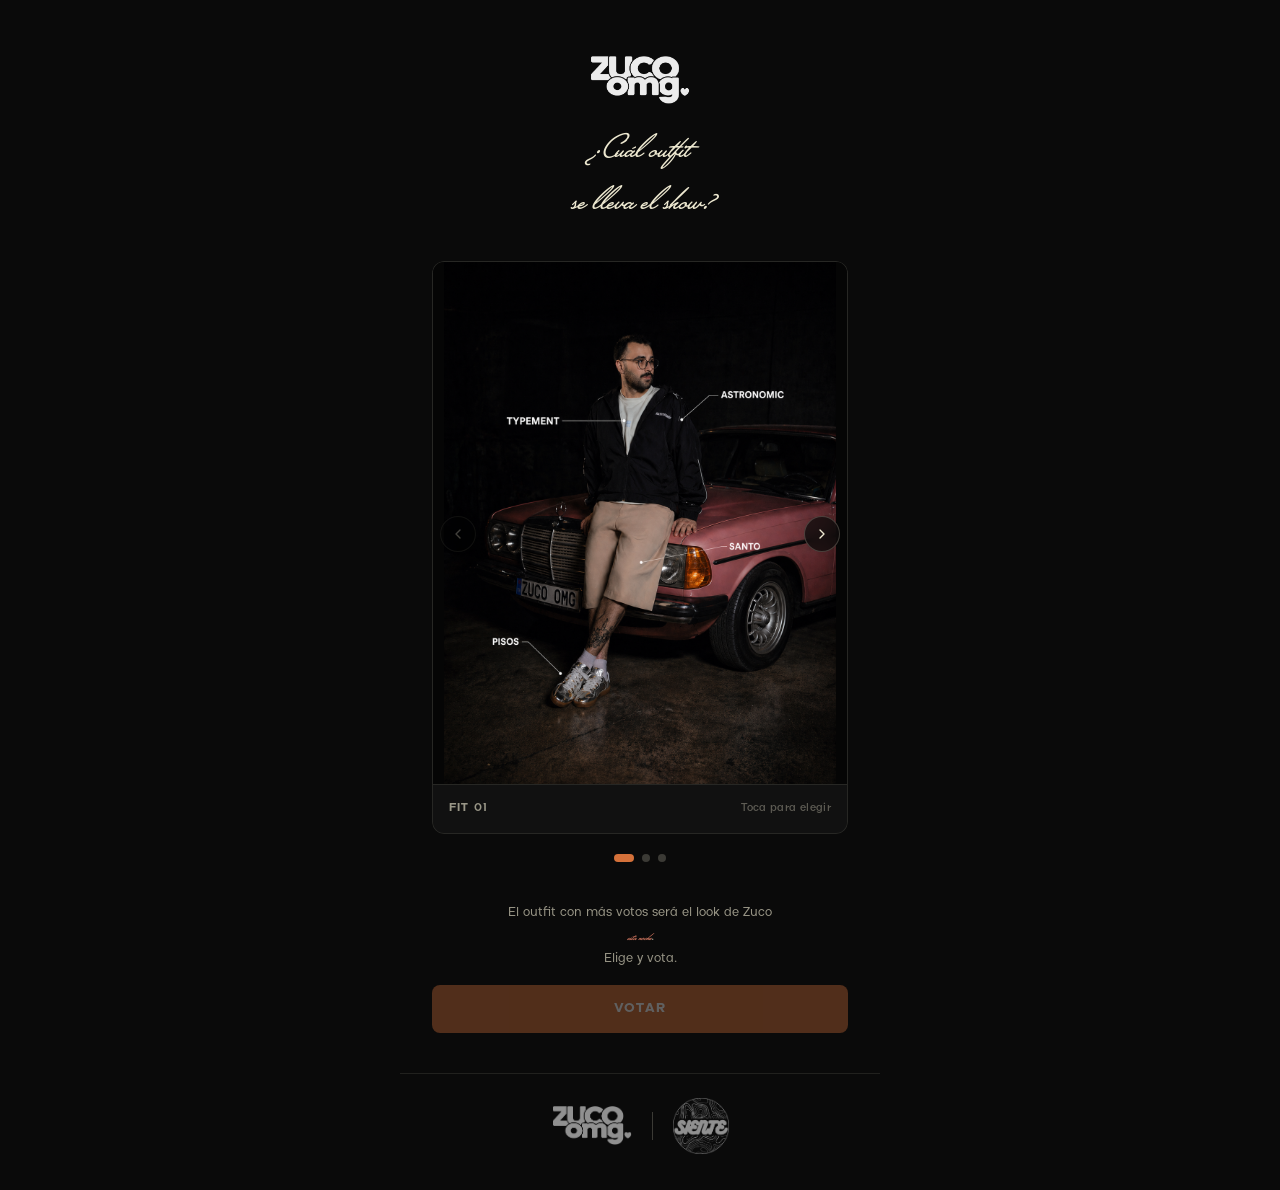
==== vote.html @ 50fee458 "feat: add outfit voting page at /vote - New standalone page (vote.html/css/js) accessible only via d" ====
<!DOCTYPE html>
<html lang="es">
<head>
  <meta charset="UTF-8">
  <meta name="viewport" content="width=device-width, initial-scale=1.0">
  <title>Vota el outfit — Zuco</title>
  <meta name="robots" content="noindex, nofollow">
  <meta name="description" content="Vota el outfit de Zuco para su próximo show.">
  <link rel="icon" type="image/png" href="./assets/logos/reduccion-z-blanco.png">
  <link rel="stylesheet" href="./vote.css">
</head>
<body>

  <!-- ── PHASE A: VOTING ─────────────────────────────────── -->
  <section id="phase-vote" class="phase" aria-label="Votación de outfit">

    <header class="vote-header">
      <img class="vote-logo" src="./assets/logos/logo-zuco-blanco.png" alt="Zuco" width="100">
      <h1 class="vote-title">¿Cuál outfit<br>se lleva el show?</h1>
    </header>

    <!-- Carousel -->
    <div class="carousel" role="group" aria-label="Opciones de outfit">

      <div class="carousel-viewport">
        <div class="carousel-track">

          <div class="carousel-slide" data-fit="fit1">
            <article class="outfit-card" tabindex="0" role="button" aria-pressed="false" aria-label="Elegir el Fit 1">
              <div class="outfit-img-wrap">
                <img src="./assets/outfits/Fit1.png" alt="Outfit 1" loading="eager" draggable="false">
                <div class="outfit-check" aria-hidden="true">
                  <svg viewBox="0 0 24 24" fill="none" stroke="currentColor" stroke-width="2.5" stroke-linecap="round" stroke-linejoin="round">
                    <polyline points="20 6 9 17 4 12"/>
                  </svg>
                </div>
              </div>
              <div class="outfit-label">
                <span class="outfit-num">Fit 01</span>
                <span class="outfit-hint">Toca para elegir</span>
              </div>
            </article>
          </div>

          <div class="carousel-slide" data-fit="fit2">
            <article class="outfit-card" tabindex="0" role="button" aria-pressed="false" aria-label="Elegir el Fit 2">
              <div class="outfit-img-wrap">
                <img src="./assets/outfits/Fit2.png" alt="Outfit 2" loading="lazy" draggable="false">
                <div class="outfit-check" aria-hidden="true">
                  <svg viewBox="0 0 24 24" fill="none" stroke="currentColor" stroke-width="2.5" stroke-linecap="round" stroke-linejoin="round">
                    <polyline points="20 6 9 17 4 12"/>
                  </svg>
                </div>
              </div>
              <div class="outfit-label">
                <span class="outfit-num">Fit 02</span>
                <span class="outfit-hint">Toca para elegir</span>
              </div>
            </article>
          </div>

          <div class="carousel-slide" data-fit="fit3">
            <article class="outfit-card" tabindex="0" role="button" aria-pressed="false" aria-label="Elegir el Fit 3">
              <div class="outfit-img-wrap">
                <img src="./assets/outfits/Fit3.png" alt="Outfit 3" loading="lazy" draggable="false">
                <div class="outfit-check" aria-hidden="true">
                  <svg viewBox="0 0 24 24" fill="none" stroke="currentColor" stroke-width="2.5" stroke-linecap="round" stroke-linejoin="round">
                    <polyline points="20 6 9 17 4 12"/>
                  </svg>
                </div>
              </div>
              <div class="outfit-label">
                <span class="outfit-num">Fit 03</span>
                <span class="outfit-hint">Toca para elegir</span>
              </div>
            </article>
          </div>

        </div>
      </div>

      <!-- Nav arrows -->
      <button class="carousel-prev" aria-label="Outfit anterior" disabled>
        <svg viewBox="0 0 24 24" fill="none" stroke="currentColor" stroke-width="2" stroke-linecap="round" stroke-linejoin="round">
          <polyline points="15 18 9 12 15 6"/>
        </svg>
      </button>
      <button class="carousel-next" aria-label="Siguiente outfit">
        <svg viewBox="0 0 24 24" fill="none" stroke="currentColor" stroke-width="2" stroke-linecap="round" stroke-linejoin="round">
          <polyline points="9 18 15 12 9 6"/>
        </svg>
      </button>

      <!-- Dots -->
      <div class="carousel-dots" role="tablist" aria-label="Seleccionar outfit">
        <button class="carousel-dot is-active" data-index="0" role="tab" aria-label="Fit 01" aria-selected="true"></button>
        <button class="carousel-dot" data-index="1" role="tab" aria-label="Fit 02" aria-selected="false"></button>
        <button class="carousel-dot" data-index="2" role="tab" aria-label="Fit 03" aria-selected="false"></button>
      </div>

    </div>

    <!-- CTA -->
    <div class="vote-action">
      <p class="vote-desc">El outfit con más votos será el look de Zuco <em>esta noche</em>.<br>Elige y vota.</p>
      <button id="btn-votar" class="btn-primary" type="button" disabled aria-disabled="true">
        <span class="btn-text">Votar</span>
        <span class="btn-loader" aria-hidden="true"></span>
      </button>
      <p id="vote-error" class="vote-error" role="alert" aria-live="polite" hidden></p>
    </div>

  </section>

  <!-- ── PHASE B: RESULTS ────────────────────────────────── -->
  <section id="phase-results" class="phase phase--hidden" aria-label="Resultados de la votación">

    <header class="vote-header">
      <img class="vote-logo" src="./assets/logos/logo-zuco-blanco.png" alt="Zuco" width="100">
      <h1 id="results-title" class="vote-title">Gracias<br>por votar.</h1>
      <p class="vote-subtitle">El outfit con más votos será el look de Zuco esta noche.</p>
    </header>

    <div class="results-chart" aria-label="Resultados">

      <div class="bar-row" data-fit="fit1">
        <div class="bar-header">
          <div class="bar-thumb-wrap">
            <img class="bar-thumb" src="./assets/outfits/Fit1.png" alt="Fit 01" loading="lazy">
          </div>
          <div class="bar-info">
            <span class="bar-label">Fit 01</span>
            <span class="bar-count">0 votos</span>
          </div>
          <span class="bar-pct">0%</span>
        </div>
        <div class="bar-track" role="progressbar" aria-valuenow="0" aria-valuemin="0" aria-valuemax="100" aria-label="Fit 01 porcentaje">
          <div class="bar-fill"></div>
        </div>
      </div>

      <div class="bar-row" data-fit="fit2">
        <div class="bar-header">
          <div class="bar-thumb-wrap">
            <img class="bar-thumb" src="./assets/outfits/Fit2.png" alt="Fit 02" loading="lazy">
          </div>
          <div class="bar-info">
            <span class="bar-label">Fit 02</span>
            <span class="bar-count">0 votos</span>
          </div>
          <span class="bar-pct">0%</span>
        </div>
        <div class="bar-track" role="progressbar" aria-valuenow="0" aria-valuemin="0" aria-valuemax="100" aria-label="Fit 02 porcentaje">
          <div class="bar-fill"></div>
        </div>
      </div>

      <div class="bar-row" data-fit="fit3">
        <div class="bar-header">
          <div class="bar-thumb-wrap">
            <img class="bar-thumb" src="./assets/outfits/Fit3.png" alt="Fit 03" loading="lazy">
          </div>
          <div class="bar-info">
            <span class="bar-label">Fit 03</span>
            <span class="bar-count">0 votos</span>
          </div>
          <span class="bar-pct">0%</span>
        </div>
        <div class="bar-track" role="progressbar" aria-valuenow="0" aria-valuemin="0" aria-valuemax="100" aria-label="Fit 03 porcentaje">
          <div class="bar-fill"></div>
        </div>
      </div>

    </div>

    <p id="results-total" class="results-total" aria-live="polite">Cargando resultados…</p>

  </section>

  <!-- ── FOOTER ──────────────────────────────────────────── -->
  <footer class="vote-footer" role="contentinfo">
    <img src="./assets/logos/logo-zuco-blanco.png" alt="Zuco" width="80" loading="lazy">
    <span class="footer-sep" aria-hidden="true"></span>
    <img src="./assets/logos/siente-logo-white.png" alt="Siente" width="56" loading="lazy">
  </footer>

  <script src="./vote.js"></script>
</body>
</html>
---- vote.css ----
/* ═══════════════════════════════════════════════════════════
   LAYER 1 — FONT FACES
═══════════════════════════════════════════════════════════ */
@font-face {
  font-family: 'ACEH';
  src: url('./fonts/Aceh-Light.otf') format('opentype');
  font-weight: 300;
  font-display: swap;
}
@font-face {
  font-family: 'ACEH';
  src: url('./fonts/Aceh-Regular.otf') format('opentype');
  font-weight: 400;
  font-display: swap;
}
@font-face {
  font-family: 'ACEH';
  src: url('./fonts/Aceh-Medium.otf') format('opentype');
  font-weight: 500;
  font-display: swap;
}
@font-face {
  font-family: 'ACEH';
  src: url('./fonts/Aceh-SemiBold.otf') format('opentype');
  font-weight: 600;
  font-display: swap;
}
@font-face {
  font-family: 'ACEH';
  src: url('./fonts/Aceh-Bold.otf') format('opentype');
  font-weight: 700;
  font-display: swap;
}
@font-face {
  font-family: 'ACEH';
  src: url('./fonts/Aceh-Black.otf') format('opentype');
  font-weight: 900;
  font-display: swap;
}
@font-face {
  font-family: 'ACEH Soft';
  src: url('./fonts/AcehSoft-Black.otf') format('opentype');
  font-weight: 900;
  font-display: swap;
}
@font-face {
  font-family: 'Lakeside';
  src: url('./fonts/Lakeside-Regular.ttf') format('truetype');
  font-weight: 400;
  font-display: swap;
}

/* ═══════════════════════════════════════════════════════════
   LAYER 2 — DESIGN TOKENS
═══════════════════════════════════════════════════════════ */
:root {
  --c-bg:            #0a0a0a;
  --c-bg-card:       #111111;
  --c-bg-card-hover: #161616;
  --c-crema:         #ede8d0;
  --c-naranja:       #d4713a;
  --c-salmon:        #e8836a;
  --c-oliva:         #7a7c52;

  --t-primary:   #ede8d0;
  --t-secondary: rgba(237, 232, 208, 0.62);
  --t-muted:     rgba(237, 232, 208, 0.35);

  --b-subtle: rgba(237, 232, 208, 0.10);
  --b-mid:    rgba(237, 232, 208, 0.22);
  --b-accent: rgba(212, 113, 58, 0.55);

  --f-body:    'ACEH', system-ui, sans-serif;
  --f-display: 'Lakeside', Georgia, serif;

  --max-w:       480px;
  --pad-h:       24px;
  --pad-v:       48px;
  --radius-card: 12px;
  --radius-btn:  8px;

  --ease-fast: 0.16s ease;
  --ease-mid:  0.32s ease;
  --ease-slow: 0.55s cubic-bezier(0.4, 0, 0.2, 1);
}

/* ═══════════════════════════════════════════════════════════
   LAYER 3 — RESET + BASE
═══════════════════════════════════════════════════════════ */
*, *::before, *::after {
  box-sizing: border-box;
  margin: 0;
  padding: 0;
}

html { -webkit-text-size-adjust: 100%; }

body {
  background-color: var(--c-bg);
  color: var(--t-primary);
  font-family: var(--f-body);
  font-weight: 400;
  line-height: 1.6;
  min-height: 100dvh;
  overflow-x: hidden;
  -webkit-font-smoothing: antialiased;
  -moz-osx-font-smoothing: grayscale;
  display: flex;
  flex-direction: column;
  align-items: center;
}

img { display: block; max-width: 100%; }
button { font-family: var(--f-body); }

/* ═══════════════════════════════════════════════════════════
   LAYER 4 — PAGE SHELL
═══════════════════════════════════════════════════════════ */
.phase {
  width: 100%;
  max-width: var(--max-w);
  padding: 40px var(--pad-h) 32px;
  display: flex;
  flex-direction: column;
  align-items: center;
  gap: 32px;
  flex: 1;
}

.phase--hidden { display: none; }

.phase--fade-in {
  animation: fadeUp 0.42s var(--ease-slow) both;
}

@keyframes fadeUp {
  from { opacity: 0; transform: translateY(14px); }
  to   { opacity: 1; transform: translateY(0); }
}

/* ═══════════════════════════════════════════════════════════
   LAYER 5 — HEADER
═══════════════════════════════════════════════════════════ */
.vote-header {
  display: flex;
  flex-direction: column;
  align-items: center;
  gap: 14px;
  text-align: center;
}

.vote-logo {
  width: clamp(72px, 22vw, 100px);
  height: auto;
  opacity: 0.92;
}

.vote-title {
  font-family: var(--f-display);
  font-size: clamp(2rem, 9vw, 2.8rem);
  font-weight: 400;
  line-height: 1.15;
  color: var(--t-primary);
  letter-spacing: -0.01em;
}

.vote-subtitle {
  font-size: 0.88rem;
  font-weight: 400;
  color: var(--t-secondary);
  letter-spacing: 0.02em;
  max-width: 30ch;
}

/* ═══════════════════════════════════════════════════════════
   LAYER 6 — CAROUSEL
═══════════════════════════════════════════════════════════ */
.carousel {
  position: relative;
  width: 100%;
  display: flex;
  flex-direction: column;
  align-items: center;
  gap: 16px;
}

.carousel-viewport {
  width: 100%;
  overflow: hidden;
  border-radius: var(--radius-card);
}

.carousel-track {
  display: flex;
  transition: transform 0.42s var(--ease-slow);
  will-change: transform;
}

.carousel-slide {
  min-width: 100%;
  flex-shrink: 0;
}

/* outfit card — full width inside slide */
.outfit-card {
  position: relative;
  background: var(--c-bg-card);
  border: 1.5px solid var(--b-subtle);
  border-radius: var(--radius-card);
  overflow: hidden;
  cursor: pointer;
  transition:
    border-color var(--ease-mid),
    background var(--ease-mid);
  -webkit-tap-highlight-color: transparent;
  outline: none;
  width: 100%;
  user-select: none;
}

.outfit-card:focus-visible {
  outline: 2px solid var(--c-naranja);
  outline-offset: 2px;
}

.outfit-card.is-selected {
  border-color: var(--c-naranja);
  background: var(--c-bg-card-hover);
  box-shadow: 0 0 0 1px var(--c-naranja), 0 0 24px rgba(212, 113, 58, 0.18);
}

.outfit-card.is-selected .outfit-check {
  opacity: 1;
  transform: scale(1);
}

.outfit-img-wrap {
  position: relative;
  overflow: hidden;
  background: #050505;
  height: clamp(360px, 58vh, 560px);
  display: flex;
  align-items: center;
  justify-content: center;
}

.outfit-img-wrap img {
  width: 100%;
  height: 100%;
  object-fit: contain;
  display: block;
  pointer-events: none;
}

/* orange wash + dim unselected when another is chosen */
.outfit-img-wrap::after {
  content: '';
  position: absolute;
  inset: 0;
  background: rgba(212, 113, 58, 0);
  transition: background var(--ease-mid);
  pointer-events: none;
}

.outfit-card.is-selected .outfit-img-wrap::after {
  background: rgba(212, 113, 58, 0.10);
}

.outfit-check {
  position: absolute;
  top: 12px;
  right: 12px;
  width: 40px;
  height: 40px;
  background: var(--c-naranja);
  border-radius: 50%;
  display: flex;
  align-items: center;
  justify-content: center;
  opacity: 0;
  transform: scale(0.4);
  transition:
    opacity 0.22s var(--ease-slow),
    transform 0.22s var(--ease-slow);
  box-shadow: 0 2px 12px rgba(0,0,0,0.4);
}

.outfit-check svg {
  width: 18px;
  height: 18px;
  color: #fff;
}

.outfit-label {
  padding: 14px 16px;
  border-top: 1px solid var(--b-subtle);
  display: flex;
  align-items: center;
  justify-content: space-between;
  transition: border-color var(--ease-mid);
}

.outfit-card.is-selected .outfit-label {
  border-top-color: rgba(212, 113, 58, 0.4);
}

.outfit-num {
  font-size: 0.78rem;
  font-weight: 700;
  letter-spacing: 0.1em;
  text-transform: uppercase;
  color: var(--t-secondary);
  transition: color var(--ease-fast);
}

.outfit-card.is-selected .outfit-num {
  color: var(--c-naranja);
}

.outfit-hint {
  font-size: 0.75rem;
  font-weight: 500;
  color: var(--t-muted);
  letter-spacing: 0.03em;
  transition: color var(--ease-fast);
}

.outfit-card.is-selected .outfit-hint {
  color: var(--c-naranja);
}

/* nav arrows */
.carousel-prev,
.carousel-next {
  position: absolute;
  top: calc(50% - 28px); /* vertically center on image */
  transform: translateY(-50%);
  width: 36px;
  height: 36px;
  background: rgba(10, 10, 10, 0.72);
  border: 1px solid var(--b-mid);
  border-radius: 50%;
  color: var(--t-primary);
  display: flex;
  align-items: center;
  justify-content: center;
  cursor: pointer;
  transition:
    background var(--ease-fast),
    border-color var(--ease-fast),
    opacity var(--ease-fast);
  backdrop-filter: blur(6px);
  -webkit-backdrop-filter: blur(6px);
  z-index: 2;
  padding: 0;
}

.carousel-prev { left: 8px; }
.carousel-next { right: 8px; }

.carousel-prev svg,
.carousel-next svg {
  width: 16px;
  height: 16px;
}

.carousel-prev:hover:not(:disabled),
.carousel-next:hover:not(:disabled) {
  background: rgba(212, 113, 58, 0.2);
  border-color: var(--b-accent);
}

.carousel-prev:disabled,
.carousel-next:disabled {
  opacity: 0.28;
  cursor: not-allowed;
}

/* dots */
.carousel-dots {
  display: flex;
  gap: 8px;
  align-items: center;
  margin-top: 4px;
}

.carousel-dot {
  width: 8px;
  height: 8px;
  border-radius: 50%;
  background: var(--b-mid);
  border: none;
  cursor: pointer;
  padding: 0;
  transition:
    background var(--ease-mid),
    transform var(--ease-mid),
    width var(--ease-mid);
}

.carousel-dot.is-active {
  background: var(--c-naranja);
  width: 20px;
  border-radius: 4px;
}

.carousel-dot.is-selected-fit {
  background: var(--c-salmon);
}

/* ═══════════════════════════════════════════════════════════
   LAYER 7 — VOTE ACTION
═══════════════════════════════════════════════════════════ */
.vote-action {
  display: flex;
  flex-direction: column;
  align-items: center;
  gap: 14px;
  width: 100%;
}

.vote-desc {
  font-size: 0.88rem;
  color: var(--t-secondary);
  text-align: center;
  line-height: 1.6;
  max-width: 34ch;
}

.vote-desc em {
  font-style: italic;
  color: var(--c-salmon);
  font-family: var(--f-display);
  font-size: 1em;
}

.btn-primary {
  position: relative;
  width: 100%;
  padding: 16px 24px;
  background: var(--c-naranja);
  color: #fff;
  font-size: 0.92rem;
  font-weight: 700;
  letter-spacing: 0.08em;
  text-transform: uppercase;
  border: none;
  border-radius: var(--radius-btn);
  cursor: pointer;
  transition:
    background var(--ease-fast),
    opacity var(--ease-fast),
    transform var(--ease-fast);
  -webkit-tap-highlight-color: transparent;
  overflow: hidden;
}

.btn-primary:hover:not(:disabled) { background: var(--c-salmon); }
.btn-primary:active:not(:disabled) { transform: scale(0.98); }

.btn-primary:disabled {
  opacity: 0.35;
  cursor: not-allowed;
}

.btn-primary.is-loading .btn-text { opacity: 0; }
.btn-primary.is-loading .btn-loader { display: block; }

.btn-loader {
  display: none;
  position: absolute;
  inset: 0;
  margin: auto;
  width: 20px;
  height: 20px;
  border: 2.5px solid rgba(255,255,255,0.3);
  border-top-color: #fff;
  border-radius: 50%;
  animation: spin 0.7s linear infinite;
}

@keyframes spin { to { transform: rotate(360deg); } }

.vote-error {
  font-size: 0.84rem;
  color: var(--c-salmon);
  text-align: center;
}

/* ═══════════════════════════════════════════════════════════
   LAYER 8 — RESULTS CHART
═══════════════════════════════════════════════════════════ */
.results-chart {
  display: flex;
  flex-direction: column;
  gap: 18px;
  width: 100%;
}

.bar-row {
  display: flex;
  flex-direction: column;
  gap: 8px;
  padding: 14px 16px;
  background: var(--c-bg-card);
  border: 1.5px solid var(--b-subtle);
  border-radius: var(--radius-card);
  transition: border-color var(--ease-mid);
}

.bar-row.is-winner {
  border-color: var(--b-accent);
}

.bar-row.is-mine {
  border-color: rgba(232, 131, 106, 0.45);
}

.bar-header {
  display: flex;
  align-items: center;
  gap: 12px;
}

.bar-thumb-wrap {
  width: 36px;
  height: 48px;
  border-radius: 6px;
  overflow: hidden;
  flex-shrink: 0;
  border: 1px solid var(--b-subtle);
}

.bar-thumb {
  width: 100%;
  height: 100%;
  object-fit: cover;
  object-position: top center;
}

.bar-info {
  display: flex;
  flex-direction: column;
  gap: 2px;
  flex: 1;
  min-width: 0;
}

.bar-label {
  font-size: 0.78rem;
  font-weight: 700;
  letter-spacing: 0.08em;
  text-transform: uppercase;
  color: var(--t-secondary);
  transition: color var(--ease-fast);
}

.bar-row.is-winner .bar-label,
.bar-row.is-mine .bar-label {
  color: var(--t-primary);
}

.bar-count {
  font-size: 0.75rem;
  color: var(--t-muted);
  font-variant-numeric: tabular-nums;
}

.bar-pct {
  font-size: 1.5rem;
  font-weight: 700;
  color: var(--t-primary);
  font-variant-numeric: tabular-nums;
  letter-spacing: -0.02em;
  flex-shrink: 0;
}

.bar-track {
  height: 10px;
  background: var(--b-subtle);
  border-radius: 5px;
  overflow: hidden;
}

.bar-fill {
  height: 100%;
  width: 0%;
  background: var(--c-naranja);
  border-radius: 5px;
  transition: width 0.7s cubic-bezier(0.4, 0, 0.2, 1);
}

.bar-row.is-mine .bar-fill {
  background: var(--c-salmon);
}

.bar-row.is-winner .bar-fill {
  box-shadow: 0 0 14px rgba(212, 113, 58, 0.4);
}

.results-total {
  font-size: 0.8rem;
  color: var(--t-muted);
  text-align: center;
  letter-spacing: 0.03em;
}


/* ═══════════════════════════════════════════════════════════
   LAYER 9 — FOOTER
═══════════════════════════════════════════════════════════ */
.vote-footer {
  width: 100%;
  max-width: var(--max-w);
  padding: 24px var(--pad-h) 36px;
  display: flex;
  align-items: center;
  justify-content: center;
  gap: 20px;
  border-top: 1px solid var(--b-subtle);
}

.vote-footer img { opacity: 0.55; }

.footer-sep {
  display: block;
  width: 1px;
  height: 28px;
  background: var(--b-mid);
  flex-shrink: 0;
}

/* ═══════════════════════════════════════════════════════════
   LAYER 10 — RESPONSIVE
═══════════════════════════════════════════════════════════ */
@media (min-width: 600px) {
  .phase { padding: 56px 32px 40px; gap: 40px; }
}
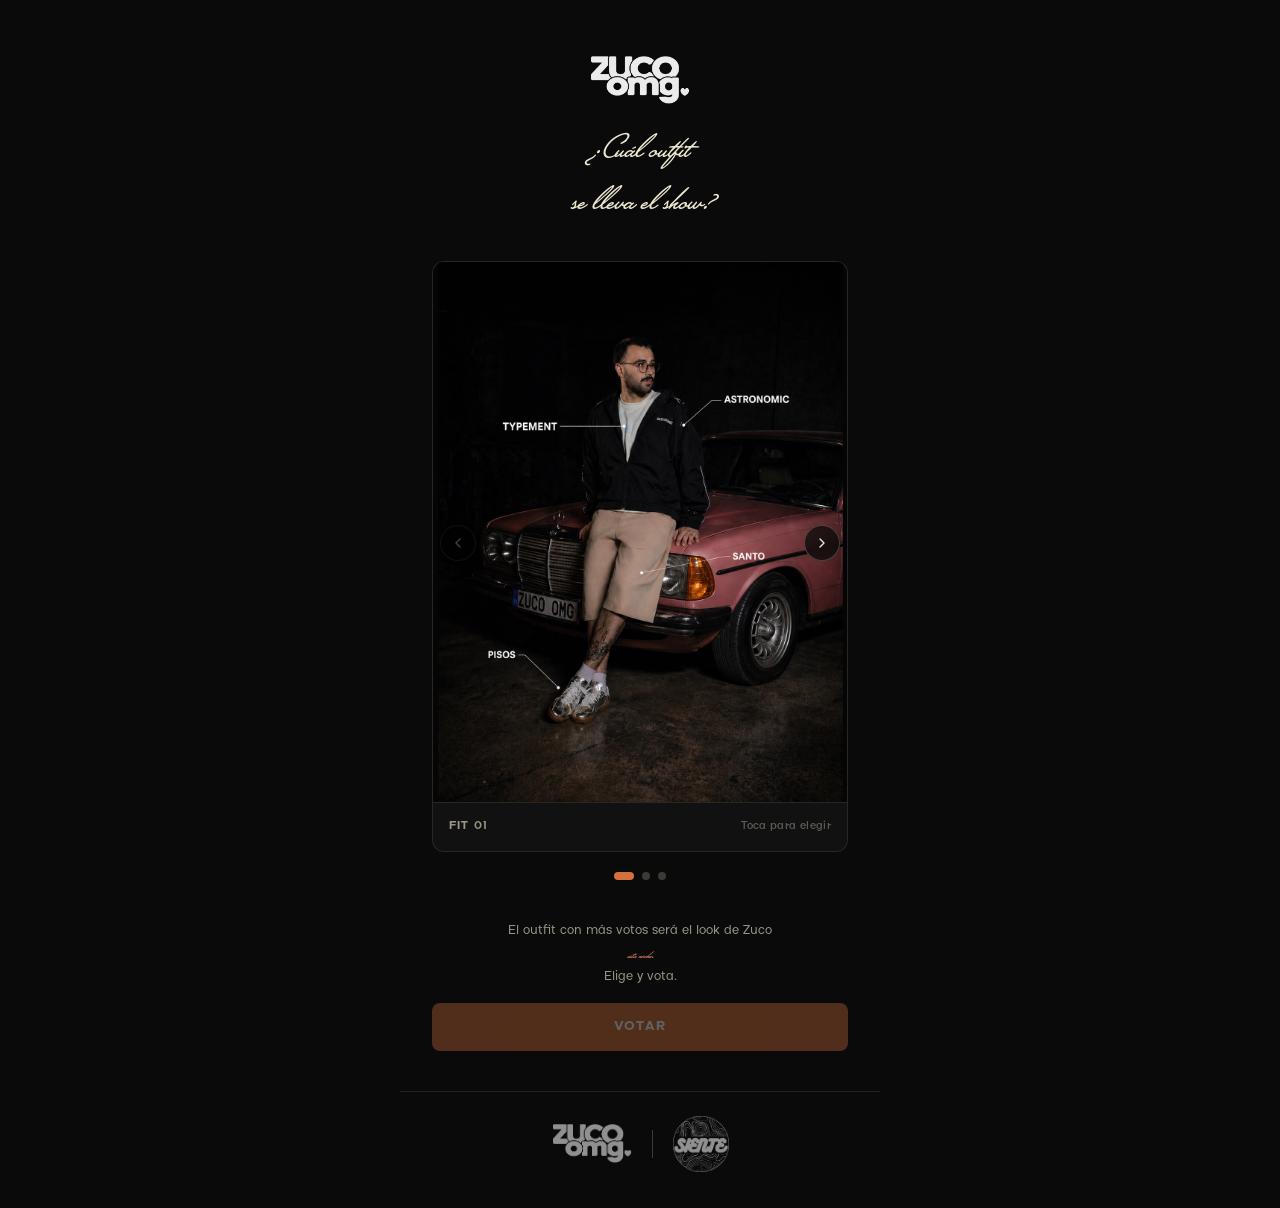
==== commit 739e4cd1: "fix(vote): bulletproof responsive layout for mobile Safari - Image now uses max-width/max-height wit" ====
--- a/vote.html
+++ b/vote.html
@@ -7,7 +7,7 @@
   <meta name="robots" content="noindex, nofollow">
   <meta name="description" content="Vota el outfit de Zuco para su próximo show.">
   <link rel="icon" type="image/png" href="./assets/logos/reduccion-z-blanco.png">
-  <link rel="stylesheet" href="./vote.css">
+  <link rel="stylesheet" href="./vote.css?v=3">
 </head>
 <body>
 
@@ -184,6 +184,6 @@
     <img src="./assets/logos/siente-logo-white.png" alt="Siente" width="56" loading="lazy">
   </footer>
 
-  <script src="./vote.js"></script>
+  <script src="./vote.js?v=3"></script>
 </body>
 </html>
--- a/vote.css
+++ b/vote.css
@@ -93,7 +93,11 @@
   padding: 0;
 }
 
-html { -webkit-text-size-adjust: 100%; }
+html {
+  -webkit-text-size-adjust: 100%;
+  width: 100%;
+  overflow-x: hidden;
+}
 
 body {
   background-color: var(--c-bg);
@@ -102,6 +106,8 @@
   font-weight: 400;
   line-height: 1.6;
   min-height: 100dvh;
+  width: 100%;
+  max-width: 100vw;
   overflow-x: hidden;
   -webkit-font-smoothing: antialiased;
   -moz-osx-font-smoothing: grayscale;
@@ -119,11 +125,11 @@
 .phase {
   width: 100%;
   max-width: var(--max-w);
-  padding: 40px var(--pad-h) 32px;
-  display: flex;
-  flex-direction: column;
-  align-items: center;
-  gap: 32px;
+  padding: 32px 16px 28px;
+  display: flex;
+  flex-direction: column;
+  align-items: center;
+  gap: 28px;
   flex: 1;
 }
 
@@ -186,19 +192,21 @@
 
 .carousel-viewport {
   width: 100%;
+  max-width: 100%;
   overflow: hidden;
-  border-radius: var(--radius-card);
 }
 
 .carousel-track {
   display: flex;
+  width: 100%;
   transition: transform 0.42s var(--ease-slow);
   will-change: transform;
 }
 
 .carousel-slide {
-  min-width: 100%;
-  flex-shrink: 0;
+  flex: 0 0 100%;
+  width: 100%;
+  min-width: 0;
 }
 
 /* outfit card — full width inside slide */
@@ -236,19 +244,21 @@
 
 .outfit-img-wrap {
   position: relative;
+  width: 100%;
+  background: #050505;
+  display: flex;
+  align-items: center;
+  justify-content: center;
   overflow: hidden;
-  background: #050505;
-  height: clamp(360px, 58vh, 560px);
-  display: flex;
-  align-items: center;
-  justify-content: center;
 }
 
 .outfit-img-wrap img {
-  width: 100%;
-  height: 100%;
-  object-fit: contain;
   display: block;
+  width: auto;
+  height: auto;
+  max-width: 100%;
+  max-height: 60vh;
+  margin: 0 auto;
   pointer-events: none;
 }
 
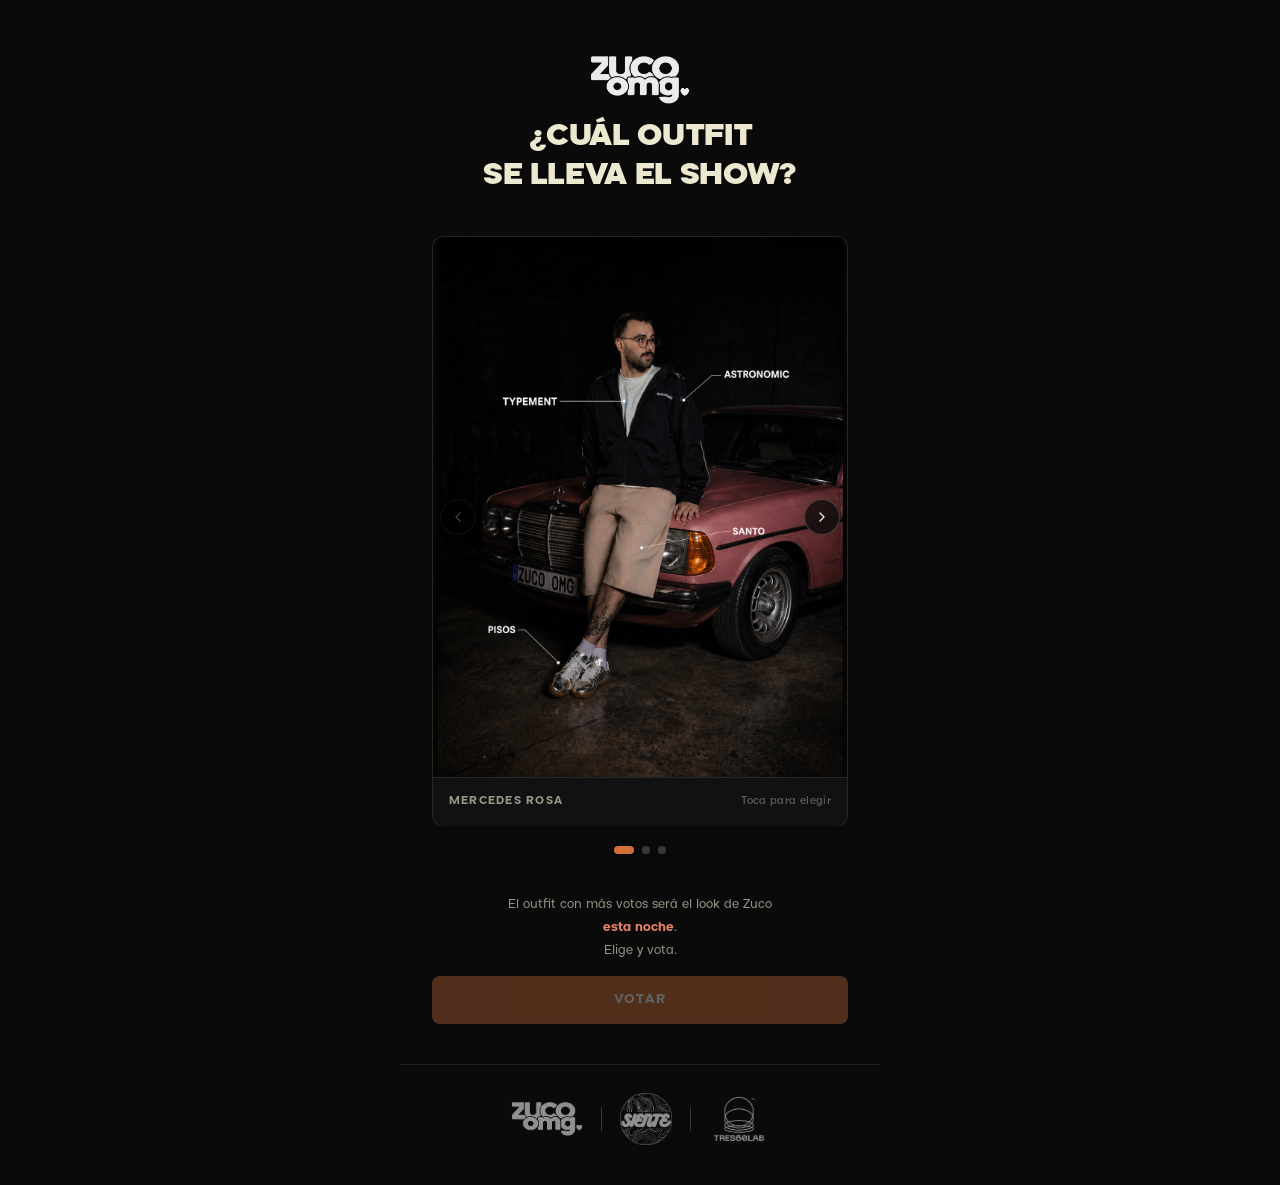
==== commit c01bafa4: "feat(vote): rename outfits, add Tres60 promo, update copy & fonts - Rename outfits: Fit1→Mercedes Ro" ====
--- a/vote.html
+++ b/vote.html
@@ -7,7 +7,7 @@
   <meta name="robots" content="noindex, nofollow">
   <meta name="description" content="Vota el outfit de Zuco para su próximo show.">
   <link rel="icon" type="image/png" href="./assets/logos/reduccion-z-blanco.png">
-  <link rel="stylesheet" href="./vote.css?v=3">
+  <link rel="stylesheet" href="./vote.css?v=4">
 </head>
 <body>
 
@@ -26,9 +26,9 @@
         <div class="carousel-track">
 
           <div class="carousel-slide" data-fit="fit1">
-            <article class="outfit-card" tabindex="0" role="button" aria-pressed="false" aria-label="Elegir el Fit 1">
+            <article class="outfit-card" tabindex="0" role="button" aria-pressed="false" aria-label="Elegir Mercedes Rosa">
               <div class="outfit-img-wrap">
-                <img src="./assets/outfits/Fit1.png" alt="Outfit 1" loading="eager" draggable="false">
+                <img src="./assets/outfits/Fit1.png" alt="Mercedes Rosa" loading="eager" draggable="false">
                 <div class="outfit-check" aria-hidden="true">
                   <svg viewBox="0 0 24 24" fill="none" stroke="currentColor" stroke-width="2.5" stroke-linecap="round" stroke-linejoin="round">
                     <polyline points="20 6 9 17 4 12"/>
@@ -36,16 +36,16 @@
                 </div>
               </div>
               <div class="outfit-label">
-                <span class="outfit-num">Fit 01</span>
+                <span class="outfit-num">Mercedes Rosa</span>
                 <span class="outfit-hint">Toca para elegir</span>
               </div>
             </article>
           </div>
 
           <div class="carousel-slide" data-fit="fit2">
-            <article class="outfit-card" tabindex="0" role="button" aria-pressed="false" aria-label="Elegir el Fit 2">
+            <article class="outfit-card" tabindex="0" role="button" aria-pressed="false" aria-label="Elegir Solo">
               <div class="outfit-img-wrap">
-                <img src="./assets/outfits/Fit2.png" alt="Outfit 2" loading="lazy" draggable="false">
+                <img src="./assets/outfits/Fit2.png" alt="Solo" loading="lazy" draggable="false">
                 <div class="outfit-check" aria-hidden="true">
                   <svg viewBox="0 0 24 24" fill="none" stroke="currentColor" stroke-width="2.5" stroke-linecap="round" stroke-linejoin="round">
                     <polyline points="20 6 9 17 4 12"/>
@@ -53,16 +53,16 @@
                 </div>
               </div>
               <div class="outfit-label">
-                <span class="outfit-num">Fit 02</span>
+                <span class="outfit-num">Solo</span>
                 <span class="outfit-hint">Toca para elegir</span>
               </div>
             </article>
           </div>
 
           <div class="carousel-slide" data-fit="fit3">
-            <article class="outfit-card" tabindex="0" role="button" aria-pressed="false" aria-label="Elegir el Fit 3">
+            <article class="outfit-card" tabindex="0" role="button" aria-pressed="false" aria-label="Elegir Mi Fiesta">
               <div class="outfit-img-wrap">
-                <img src="./assets/outfits/Fit3.png" alt="Outfit 3" loading="lazy" draggable="false">
+                <img src="./assets/outfits/Fit3.png" alt="Mi Fiesta" loading="lazy" draggable="false">
                 <div class="outfit-check" aria-hidden="true">
                   <svg viewBox="0 0 24 24" fill="none" stroke="currentColor" stroke-width="2.5" stroke-linecap="round" stroke-linejoin="round">
                     <polyline points="20 6 9 17 4 12"/>
@@ -70,7 +70,7 @@
                 </div>
               </div>
               <div class="outfit-label">
-                <span class="outfit-num">Fit 03</span>
+                <span class="outfit-num">Mi Fiesta</span>
                 <span class="outfit-hint">Toca para elegir</span>
               </div>
             </article>
@@ -93,9 +93,9 @@
 
       <!-- Dots -->
       <div class="carousel-dots" role="tablist" aria-label="Seleccionar outfit">
-        <button class="carousel-dot is-active" data-index="0" role="tab" aria-label="Fit 01" aria-selected="true"></button>
-        <button class="carousel-dot" data-index="1" role="tab" aria-label="Fit 02" aria-selected="false"></button>
-        <button class="carousel-dot" data-index="2" role="tab" aria-label="Fit 03" aria-selected="false"></button>
+        <button class="carousel-dot is-active" data-index="0" role="tab" aria-label="Mercedes Rosa" aria-selected="true"></button>
+        <button class="carousel-dot" data-index="1" role="tab" aria-label="Solo" aria-selected="false"></button>
+        <button class="carousel-dot" data-index="2" role="tab" aria-label="Mi Fiesta" aria-selected="false"></button>
       </div>
 
     </div>
@@ -126,15 +126,15 @@
       <div class="bar-row" data-fit="fit1">
         <div class="bar-header">
           <div class="bar-thumb-wrap">
-            <img class="bar-thumb" src="./assets/outfits/Fit1.png" alt="Fit 01" loading="lazy">
+            <img class="bar-thumb" src="./assets/outfits/Fit1.png" alt="Mercedes Rosa" loading="lazy">
           </div>
           <div class="bar-info">
-            <span class="bar-label">Fit 01</span>
+            <span class="bar-label">Mercedes Rosa</span>
             <span class="bar-count">0 votos</span>
           </div>
           <span class="bar-pct">0%</span>
         </div>
-        <div class="bar-track" role="progressbar" aria-valuenow="0" aria-valuemin="0" aria-valuemax="100" aria-label="Fit 01 porcentaje">
+        <div class="bar-track" role="progressbar" aria-valuenow="0" aria-valuemin="0" aria-valuemax="100" aria-label="Mercedes Rosa porcentaje">
           <div class="bar-fill"></div>
         </div>
       </div>
@@ -142,15 +142,15 @@
       <div class="bar-row" data-fit="fit2">
         <div class="bar-header">
           <div class="bar-thumb-wrap">
-            <img class="bar-thumb" src="./assets/outfits/Fit2.png" alt="Fit 02" loading="lazy">
+            <img class="bar-thumb" src="./assets/outfits/Fit2.png" alt="Solo" loading="lazy">
           </div>
           <div class="bar-info">
-            <span class="bar-label">Fit 02</span>
+            <span class="bar-label">Solo</span>
             <span class="bar-count">0 votos</span>
           </div>
           <span class="bar-pct">0%</span>
         </div>
-        <div class="bar-track" role="progressbar" aria-valuenow="0" aria-valuemin="0" aria-valuemax="100" aria-label="Fit 02 porcentaje">
+        <div class="bar-track" role="progressbar" aria-valuenow="0" aria-valuemin="0" aria-valuemax="100" aria-label="Solo porcentaje">
           <div class="bar-fill"></div>
         </div>
       </div>
@@ -158,15 +158,15 @@
       <div class="bar-row" data-fit="fit3">
         <div class="bar-header">
           <div class="bar-thumb-wrap">
-            <img class="bar-thumb" src="./assets/outfits/Fit3.png" alt="Fit 03" loading="lazy">
+            <img class="bar-thumb" src="./assets/outfits/Fit3.png" alt="Mi Fiesta" loading="lazy">
           </div>
           <div class="bar-info">
-            <span class="bar-label">Fit 03</span>
+            <span class="bar-label">Mi Fiesta</span>
             <span class="bar-count">0 votos</span>
           </div>
           <span class="bar-pct">0%</span>
         </div>
-        <div class="bar-track" role="progressbar" aria-valuenow="0" aria-valuemin="0" aria-valuemax="100" aria-label="Fit 03 porcentaje">
+        <div class="bar-track" role="progressbar" aria-valuenow="0" aria-valuemin="0" aria-valuemax="100" aria-label="Mi Fiesta porcentaje">
           <div class="bar-fill"></div>
         </div>
       </div>
@@ -174,16 +174,32 @@
     </div>
 
     <p id="results-total" class="results-total" aria-live="polite">Cargando resultados…</p>
+
+    <!-- Tres60 promo -->
+    <aside class="tres60-promo" aria-label="Tres60 Lab">
+      <p class="tres60-promo-text">¿Te gustó algún outfit? <strong>Cómpra cualquiera de las prendas en Tres60 Lab.</strong></p>
+      <a class="btn-tres60" href="https://tres60lab.com" target="_blank" rel="noopener noreferrer">
+        Comprar en Tres60Lab
+        <svg viewBox="0 0 24 24" fill="none" stroke="currentColor" stroke-width="2.2" stroke-linecap="round" stroke-linejoin="round">
+          <line x1="5" y1="12" x2="19" y2="12"/>
+          <polyline points="12 5 19 12 12 19"/>
+        </svg>
+      </a>
+    </aside>
 
   </section>
 
   <!-- ── FOOTER ──────────────────────────────────────────── -->
   <footer class="vote-footer" role="contentinfo">
-    <img src="./assets/logos/logo-zuco-blanco.png" alt="Zuco" width="80" loading="lazy">
+    <img src="./assets/logos/logo-zuco-blanco.png" alt="Zuco" width="72" loading="lazy">
     <span class="footer-sep" aria-hidden="true"></span>
-    <img src="./assets/logos/siente-logo-white.png" alt="Siente" width="56" loading="lazy">
+    <img src="./assets/logos/siente-logo-white.png" alt="Siente" width="52" loading="lazy">
+    <span class="footer-sep" aria-hidden="true"></span>
+    <a href="https://tres60lab.com" target="_blank" rel="noopener noreferrer" aria-label="Tres60 Lab">
+      <img src="./assets/logos/tres60Logo.png" alt="Tres60 Lab" width="60" loading="lazy">
+    </a>
   </footer>
 
-  <script src="./vote.js?v=3"></script>
+  <script src="./vote.js?v=4"></script>
 </body>
 </html>
--- a/vote.css
+++ b/vote.css
@@ -162,12 +162,13 @@
 }
 
 .vote-title {
-  font-family: var(--f-display);
-  font-size: clamp(2rem, 9vw, 2.8rem);
-  font-weight: 400;
+  font-family: var(--f-body);
+  font-size: clamp(1.6rem, 7vw, 2.1rem);
+  font-weight: 900;
   line-height: 1.15;
   color: var(--t-primary);
   letter-spacing: -0.01em;
+  text-transform: uppercase;
 }
 
 .vote-subtitle {
@@ -438,10 +439,9 @@
 }
 
 .vote-desc em {
-  font-style: italic;
+  font-style: normal;
   color: var(--c-salmon);
-  font-family: var(--f-display);
-  font-size: 1em;
+  font-weight: 700;
 }
 
 .btn-primary {
@@ -626,8 +626,9 @@
   display: flex;
   align-items: center;
   justify-content: center;
-  gap: 20px;
+  gap: 18px;
   border-top: 1px solid var(--b-subtle);
+  flex-wrap: wrap;
 }
 
 .vote-footer img { opacity: 0.55; }
@@ -635,12 +636,74 @@
 .footer-sep {
   display: block;
   width: 1px;
-  height: 28px;
+  height: 24px;
   background: var(--b-mid);
   flex-shrink: 0;
 }
 
 /* ═══════════════════════════════════════════════════════════
+   LAYER 9b — TRES60 PROMO
+═══════════════════════════════════════════════════════════ */
+.tres60-promo {
+  width: 100%;
+  display: flex;
+  flex-direction: column;
+  align-items: center;
+  gap: 10px;
+  padding: 18px 16px;
+  background: var(--c-bg-card);
+  border: 1px solid var(--b-subtle);
+  border-radius: var(--radius-card);
+  text-align: center;
+}
+
+.tres60-promo-text {
+  font-size: 0.84rem;
+  color: var(--t-secondary);
+  line-height: 1.5;
+  max-width: 30ch;
+}
+
+.tres60-promo-text strong {
+  color: var(--t-primary);
+  font-weight: 700;
+}
+
+.btn-tres60 {
+  display: inline-flex;
+  align-items: center;
+  justify-content: center;
+  gap: 8px;
+  padding: 12px 22px;
+  background: transparent;
+  color: var(--c-crema);
+  border: 1.5px solid var(--c-crema);
+  border-radius: var(--radius-btn);
+  font-size: 0.78rem;
+  font-weight: 700;
+  letter-spacing: 0.08em;
+  text-transform: uppercase;
+  text-decoration: none;
+  cursor: pointer;
+  transition:
+    background var(--ease-fast),
+    color var(--ease-fast),
+    border-color var(--ease-fast);
+  -webkit-tap-highlight-color: transparent;
+}
+
+.btn-tres60:hover {
+  background: var(--c-crema);
+  color: var(--c-bg);
+  border-color: var(--c-crema);
+}
+
+.btn-tres60 svg {
+  width: 14px;
+  height: 14px;
+}
+
+/* ═══════════════════════════════════════════════════════════
    LAYER 10 — RESPONSIVE
 ═══════════════════════════════════════════════════════════ */
 @media (min-width: 600px) {
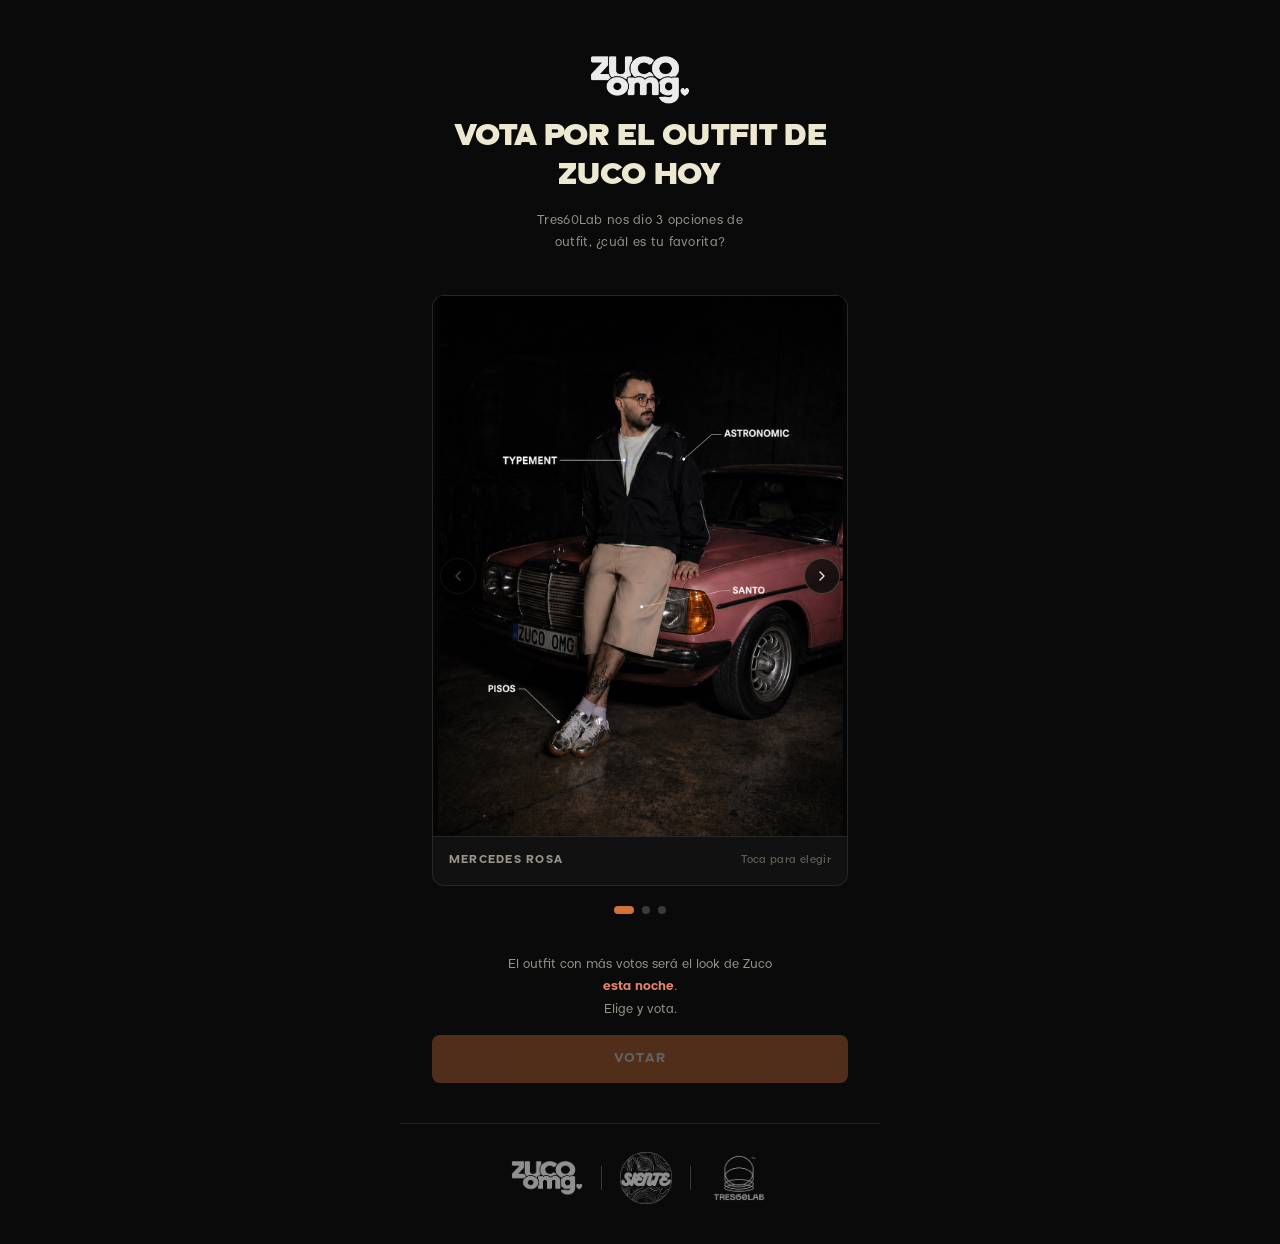
==== commit 7f7ce416: "feat(vote): migrate backend to Supabase, remove vote counts - Replace JSONP/Apps Script transport wi" ====
--- a/vote.html
+++ b/vote.html
@@ -16,7 +16,8 @@
 
     <header class="vote-header">
       <img class="vote-logo" src="./assets/logos/logo-zuco-blanco.png" alt="Zuco" width="100">
-      <h1 class="vote-title">¿Cuál outfit<br>se lleva el show?</h1>
+      <h1 class="vote-title">VOTA POR EL OUTFIT DE ZUCO HOY</h1>
+      <p class="vote-subtitle">Tres60Lab nos dio 3 opciones de outfit, ¿cuál es tu favorita?</p>
     </header>
 
     <!-- Carousel -->
@@ -130,7 +131,6 @@
           </div>
           <div class="bar-info">
             <span class="bar-label">Mercedes Rosa</span>
-            <span class="bar-count">0 votos</span>
           </div>
           <span class="bar-pct">0%</span>
         </div>
@@ -146,7 +146,6 @@
           </div>
           <div class="bar-info">
             <span class="bar-label">Solo</span>
-            <span class="bar-count">0 votos</span>
           </div>
           <span class="bar-pct">0%</span>
         </div>
@@ -162,7 +161,6 @@
           </div>
           <div class="bar-info">
             <span class="bar-label">Mi Fiesta</span>
-            <span class="bar-count">0 votos</span>
           </div>
           <span class="bar-pct">0%</span>
         </div>
@@ -173,11 +171,10 @@
 
     </div>
 
-    <p id="results-total" class="results-total" aria-live="polite">Cargando resultados…</p>
 
     <!-- Tres60 promo -->
     <aside class="tres60-promo" aria-label="Tres60 Lab">
-      <p class="tres60-promo-text">¿Te gustó algún outfit? <strong>Cómpra cualquiera de las prendas en Tres60 Lab.</strong></p>
+      <p class="tres60-promo-text">¿Te gustó algún outfit? Cómpra cualquiera de las prendas en <strong>Tres60Lab</strong>.</p>
       <a class="btn-tres60" href="https://tres60lab.com" target="_blank" rel="noopener noreferrer">
         Comprar en Tres60Lab
         <svg viewBox="0 0 24 24" fill="none" stroke="currentColor" stroke-width="2.2" stroke-linecap="round" stroke-linejoin="round">
--- a/vote.css
+++ b/vote.css
@@ -570,11 +570,6 @@
   color: var(--t-primary);
 }
 
-.bar-count {
-  font-size: 0.75rem;
-  color: var(--t-muted);
-  font-variant-numeric: tabular-nums;
-}
 
 .bar-pct {
   font-size: 1.5rem;
@@ -608,12 +603,6 @@
   box-shadow: 0 0 14px rgba(212, 113, 58, 0.4);
 }
 
-.results-total {
-  font-size: 0.8rem;
-  color: var(--t-muted);
-  text-align: center;
-  letter-spacing: 0.03em;
-}
 
 
 /* ═══════════════════════════════════════════════════════════
